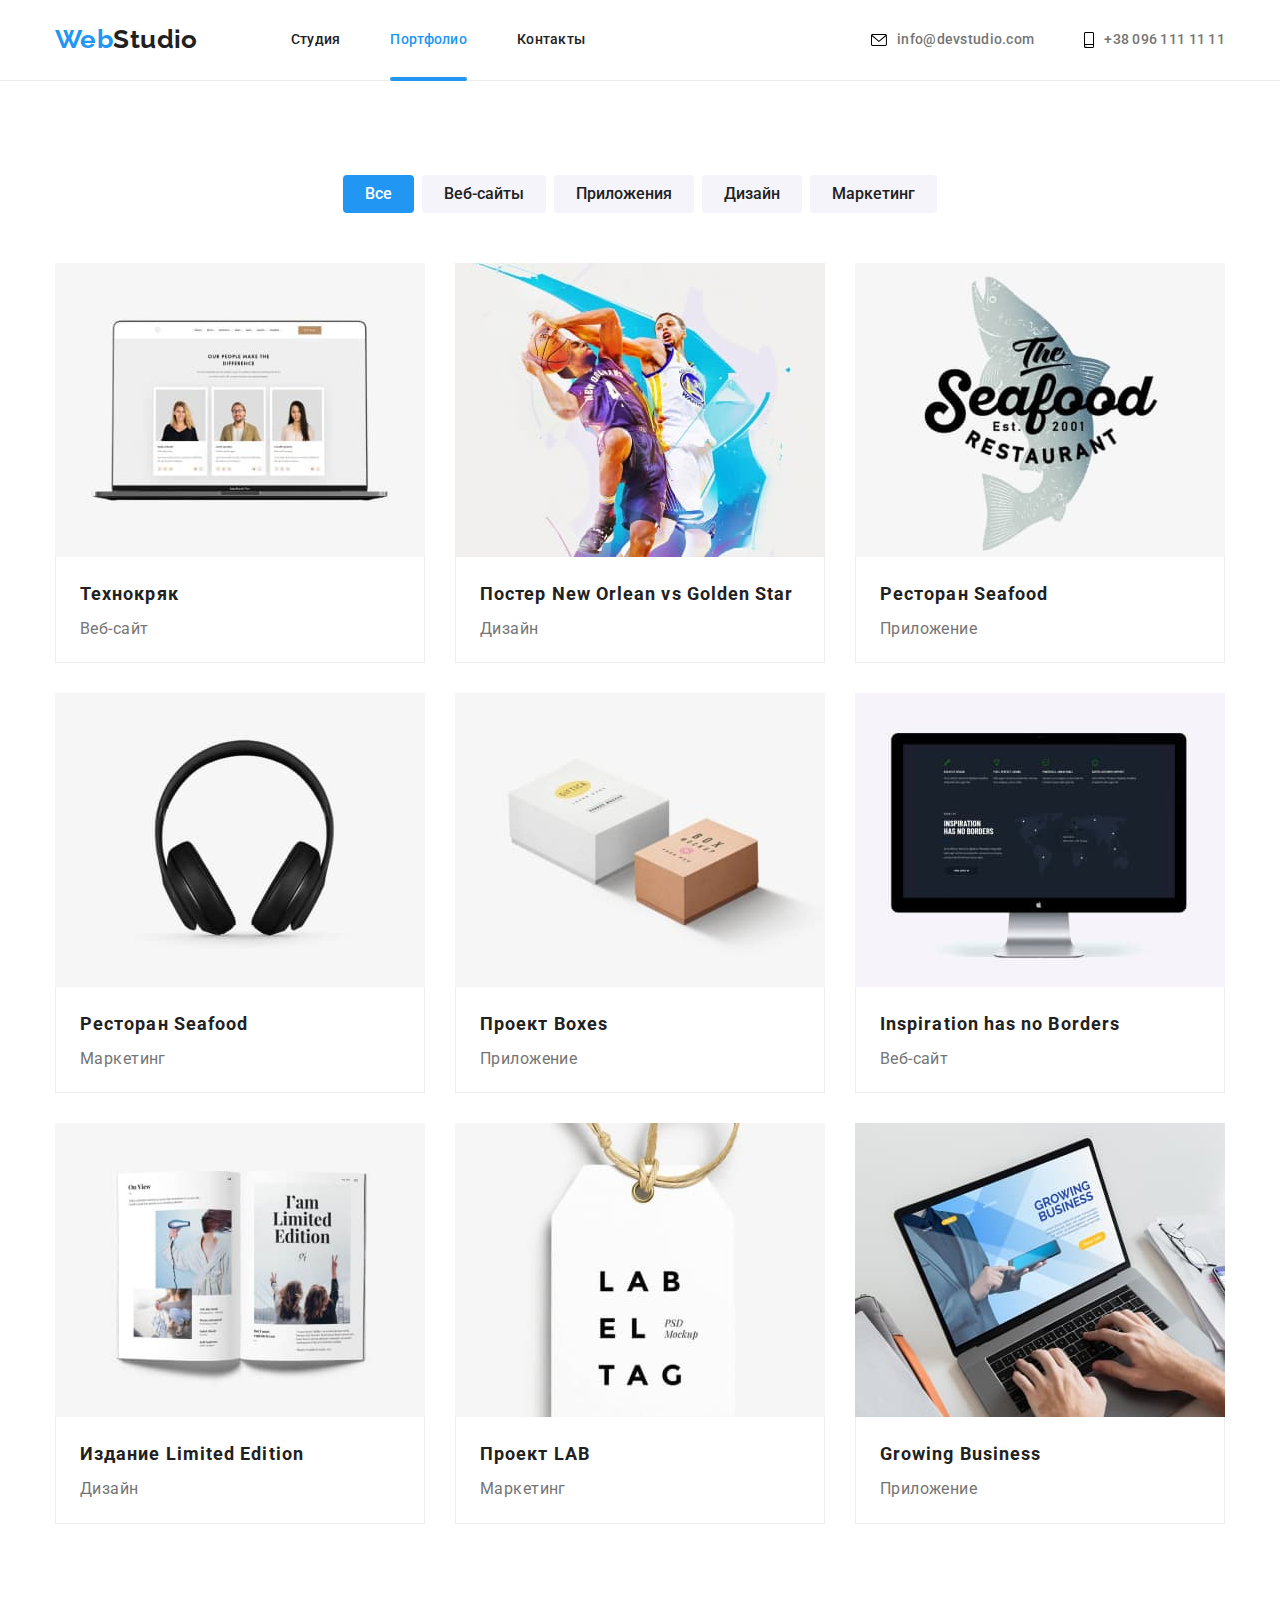
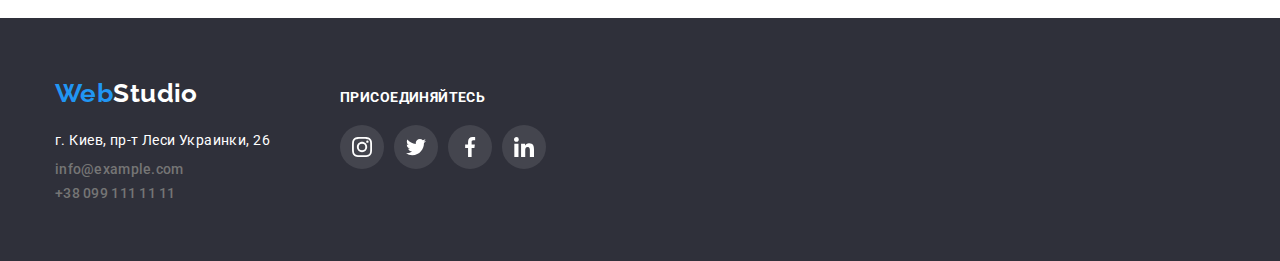
==== portfolio.html @ 50d8ef9e "Initial commit" ====
<!DOCTYPE html>
<html lang="ru">

<head>
	<meta charset="UTF-8">
	<meta http-equiv="X-UA-Compatible" content="IE=edge">
	<meta name="viewport" content="width=device-width, initial-scale=1.0">
	<title>Портфолио</title>
	<link rel="preconnect" href="https://fonts.googleapis.com">
	<link rel="preconnect" href="https://fonts.gstatic.com" crossorigin>
	<link
		href="https://fonts.googleapis.com/css2?family=Raleway:wght@700&family=Roboto:wght@400;500;700;900&display=swap"
		rel="stylesheet">
	<link rel="stylesheet" href="./css/modern-normalize.css">
	<link rel="stylesheet" href="./css/styles.css">
</head>

<body>
	<header class="header">
		<div class="header__container container">
			<a href="./index.html" class="header__logo logo"><span class="logo-color">Web</span>Studio</a>
			<nav class="header__menu menu">
				<ul class="menu__list">
					<li class="menu__item">
						<a href="./index.html" class="menu__link">Студия</a>
					</li>
					<li class="menu__item">
						<a href="./portfolio.html" class="menu__link  _active">Портфолио</a>
					</li>
					<li class="menu__item">
						<a href="#" class="menu__link">Контакты</a>
					</li>
				</ul>
			</nav>
			<ul class="header__list">
				<li class="header__item">
					<a href="mailto:info@devstudio.com" class="header__link contact">
						<svg class="header__icon" width="16" height="12">
							<use href="./images/icons.svg#mail"></use>
						</svg>
						info@devstudio.com
					</a>
				</li>
				<li class="header__item">
					<a href="tel:+380961111111" class="header__link contact">
						<svg class="header__icon" width="10" height="16">
							<use href="./images/icons.svg#phone"></use>
						</svg>
						+38 096 111 11 11
					</a>
				</li>
			</ul>
		</div>
	</header>
	<main class="page">
		<section class="portfolio section">
			<div class="portfolio__container container">
				<h1 class="visually-hidden">Наши работы</h1>
				<ul class="portfolio__list">
					<li class="portfolio__item">
						<button type="button" class="portfolio__btn _btn-active">Все</button>
					</li>
					<li class="portfolio__item">
						<button type="button" class="portfolio__btn">Веб-сайты</button>
					</li>
					<li class="portfolio__item">
						<button type="button" class="portfolio__btn">Приложения</button>
					</li>
					<li class="portfolio__item">
						<button type="button" class="portfolio__btn">Дизайн</button>
					</li>
					<li class="portfolio__item">
						<button type="button" class="portfolio__btn">Маркетинг</button>
					</li>
				</ul>
				<ul class="portfolio__catalog catalog-portfolio">
					<li class="catalog-portfolio__item">
						<a href="#" class="catalog-portfolio__link">
							<div class="catalog-portfolio__box">
								<img src="./images/portfolio/1.jpg" alt="Превью работы" width="370" height="294">
								<div class="catalog-portfolio__overlay">
									<p class="catalog-portfolio__description">
										Ресурс предлагает комплексные предложения с разным уровнем функционала и сервисов. Все это
										позволит посетителю получить исчерпывающие сведения о компании или частном лице.
									</p>
								</div>
							</div>
							<div class="catalog-portfolio__content">
								<h2 class="catalog-portfolio__title">Технокряк</h2>
								<p class="catalog-portfolio__chapter">Веб-сайт</p>
							</div>
						</a>
					</li>
					<li class="catalog-portfolio__item">
						<a href="#" class="catalog-portfolio__link">
							<div class="catalog-portfolio__box">
								<img src="./images/portfolio/2.jpg" alt="Превью работы" width="370" height="294">
								<div class="catalog-portfolio__overlay">
									<p class="catalog-portfolio__description">
										Ресурс предлагает комплексные предложения с разным уровнем функционала и сервисов. Все это
										позволит посетителю получить исчерпывающие сведения о компании или частном лице.
									</p>
								</div>
							</div>
							<div class="catalog-portfolio__content">
								<h2 class="catalog-portfolio__title">Постер New Orlean vs Golden Star</h2>
								<p class="catalog-portfolio__chapter">Дизайн</p>
							</div>
						</a>
					</li>
					<li class="catalog-portfolio__item">
						<a href="#" class="catalog-portfolio__link">
							<div class="catalog-portfolio__box">
								<img src="./images/portfolio/3.jpg" alt="Превью работы" width="370" height="294">
								<div class="catalog-portfolio__overlay">
									<p class="catalog-portfolio__description">
										Ресурс предлагает комплексные предложения с разным уровнем функционала и сервисов. Все это
										позволит посетителю получить исчерпывающие сведения о компании или частном лице.
									</p>
								</div>
							</div>
							<div class="catalog-portfolio__content">
								<h2 class="catalog-portfolio__title">Ресторан Seafood</h2>
								<p class="catalog-portfolio__chapter">Приложение</p>
							</div>
						</a>
					</li>
					<li class="catalog-portfolio__item">
						<a href="#" class="catalog-portfolio__link">
							<div class="catalog-portfolio__box">
								<img src="./images/portfolio/4.jpg" alt="Превью работы" width="370" height="294">
								<div class="catalog-portfolio__overlay">
									<p class="catalog-portfolio__description">
										Ресурс предлагает комплексные предложения с разным уровнем функционала и сервисов. Все это
										позволит посетителю получить исчерпывающие сведения о компании или частном лице.
									</p>
								</div>
							</div>
							<div class="catalog-portfolio__content">
								<h2 class="catalog-portfolio__title">Ресторан Seafood</h2>
								<p class="catalog-portfolio__chapter">Маркетинг</p>
							</div>
						</a>
					</li>
					<li class="catalog-portfolio__item">
						<a href="#" class="catalog-portfolio__link">
							<div class="catalog-portfolio__box">
								<img src="./images/portfolio/5.jpg" alt="Превью работы" width="370" height="294">
								<div class="catalog-portfolio__overlay">
									<p class="catalog-portfolio__description">
										Ресурс предлагает комплексные предложения с разным уровнем функционала и сервисов. Все это
										позволит посетителю получить исчерпывающие сведения о компании или частном лице.
									</p>
								</div>
							</div>
							<div class="catalog-portfolio__content">
								<h2 class="catalog-portfolio__title">Проект Boxes</h2>
								<p class="catalog-portfolio__chapter">Приложение</p>
							</div>
						</a>
					</li>
					<li class="catalog-portfolio__item">
						<a href="#" class="catalog-portfolio__link">
							<div class="catalog-portfolio__box">
								<img src="./images/portfolio/6.jpg" alt="Превью работы" width="370" height="294">
								<div class="catalog-portfolio__overlay">
									<p class="catalog-portfolio__description">
										Ресурс предлагает комплексные предложения с разным уровнем функционала и сервисов. Все это
										позволит посетителю получить исчерпывающие сведения о компании или частном лице.
									</p>
								</div>
							</div>
							<div class="catalog-portfolio__content">
								<h2 class="catalog-portfolio__title">Inspiration has no Borders</h2>
								<p class="catalog-portfolio__chapter">Веб-сайт</p>
							</div>
						</a>
					</li>
					<li class="catalog-portfolio__item">
						<a href="#" class="catalog-portfolio__link">
							<div class="catalog-portfolio__box">
								<img src="./images/portfolio/7.jpg" alt="Превью работы" width="370" height="294">
								<div class="catalog-portfolio__overlay">
									<p class="catalog-portfolio__description">
										Ресурс предлагает комплексные предложения с разным уровнем функционала и сервисов. Все это
										позволит посетителю получить исчерпывающие сведения о компании или частном лице.
									</p>
								</div>
							</div>
							<div class="catalog-portfolio__content">
								<h2 class="catalog-portfolio__title">Издание Limited Edition</h2>
								<p class="catalog-portfolio__chapter">Дизайн</p>
							</div>
						</a>
					</li>
					<li class="catalog-portfolio__item">
						<a href="#" class="catalog-portfolio__link">
							<div class="catalog-portfolio__box">
								<img src="./images/portfolio/8.jpg" alt="Превью работы" width="370" height="294">
								<div class="catalog-portfolio__overlay">
									<p class="catalog-portfolio__description">
										Ресурс предлагает комплексные предложения с разным уровнем функционала и сервисов. Все это
										позволит посетителю получить исчерпывающие сведения о компании или частном лице.
									</p>
								</div>
							</div>
							<div class="catalog-portfolio__content">
								<h2 class="catalog-portfolio__title">Проект LAB</h2>
								<p class="catalog-portfolio__chapter">Маркетинг</p>
							</div>
						</a>
					</li>
					<li class="catalog-portfolio__item">
						<a href="#" class="catalog-portfolio__link">
							<div class="catalog-portfolio__box">
								<img src="./images/portfolio/9.jpg" alt="Превью работы" width="370" height="294">
								<div class="catalog-portfolio__overlay">
									<p class="catalog-portfolio__description">
										Ресурс предлагает комплексные предложения с разным уровнем функционала и сервисов. Все это
										позволит посетителю получить исчерпывающие сведения о компании или частном лице.
									</p>
								</div>
							</div>
							<div class="catalog-portfolio__content">
								<h2 class="catalog-portfolio__title">Growing Business</h2>
								<p class="catalog-portfolio__chapter">Приложение</p>
							</div>
						</a>
					</li>
				</ul>
			</div>
		</section>
	</main>
	<footer class="footer">
		<div class="footer__container container">
			<div class="footer__contacts">
				<a href="./index.html" class="footer__logo logo"><span class="logo-color">Web</span>Studio</a>
				<address class="footer__address">
					г. Киев, пр-т Леси Украинки, 26
				</address>
				<ul class="footer__list">
					<li class="footer__item">
						<a href="mailto:info@example.com" class="footer__link contact">info@example.com</a>
					</li>
					<li class="footer__item">
						<a href="tel:+380991111111" class="footer__link contact">+38 099 111 11 11</a>
					</li>
				</ul>
			</div>
			<div class="footer__social">
				<h2 class="footer__title">Присоединяйтесь</h2>
				<ul class="social">
					<li class="social-item">
						<a href="#" class="social-link social-link_bg" aria-label="Instagram" target="_blank"
							rel="noopener noreferrer nofollow">
							<svg class="social-icon social-icon_white" width="20" height="20">
								<use href="./images/icons.svg#instagram"></use>
							</svg>
						</a>
					</li>
					<li class="social-item">
						<a href="#" class="social-link social-link_bg" aria-label="Twitter" target="_blank"
							rel="noopener noreferrer nofollow">
							<svg class="social-icon social-icon_white" width="20" height="20">
								<use href="./images/icons.svg#twitter"></use>
							</svg>
						</a>
					</li>
					<li class="social-item">
						<a href="#" class="social-link social-link_bg" aria-label="Facebook" target="_blank"
							rel="noopener noreferrer nofollow">
							<svg class="social-icon social-icon_white" width="20" height="20">
								<use href="./images/icons.svg#facebook"></use>
							</svg>
						</a>
					</li>
					<li class="social-item">
						<a href="#" class="social-link social-link_bg" aria-label="LinkedIn" target="_blank"
							rel="noopener noreferrer nofollow">
							<svg class="social-icon social-icon_white" width="20" height="20">
								<use href="./images/icons.svg#linkedin"></use>
							</svg>
						</a>
					</li>
				</ul>
			</div>
		</div>
	</footer>
</body>

</html>
---- css/styles.css ----
/* Переменные */
:root {
	--main-color: #212121;
	--front-color: #2196f3;
	--other-color: #757575;
	--light-color: #fff;
	--icon-color: #afb1b8;

	--main-bg-color: #2f303a;
	--light-bg-color: #f5f4fa;
	--btn-bg-color: #2196f3;

	--items: 4;
	--indent: 30px;
}

/* Общие стили */
.visually-hidden {
	position: absolute;
	width: 1px;
	height: 1px;
	margin: -1px;
	border: 0;
	padding: 0;
	white-space: nowrap;
	clip-path: inset(100%);
	clip: rect(0 0 0 0);
	overflow: hidden;
}

.container {
	max-width: 1200px;
	margin: 0 auto;
	padding: 0 15px;
}

.logo {
	font-family: 'Raleway';
	font-weight: 700;
	font-size: 26px;
	line-height: 1.2;
}
.logo-color {
	color: var(--front-color);
}

.section {
	padding: 94px 0;
}

.title {
	text-align: center;
	font-weight: 700;
	font-size: 36px;
	line-height: 1.2;
	margin-bottom: 50px;
}

.social {
	display: flex;
	column-gap: 10px;
}
.social-center {
	justify-content: center;
}
.social-link {
	display: flex;
	justify-content: center;
	align-items: center;
	width: 44px;
	height: 44px;
	border-radius: 100%;
	transition: background-color 250ms cubic-bezier(0.4, 0, 0.2, 1);
}
.social-link_bg {
	background-color: rgba(255, 255, 255, 0.1);
}
.social-link:hover,
.social-link:focus {
	background-color: var(--front-color);
}
.social-icon {
	fill: var(--icon-color);
	transition: fill 250ms cubic-bezier(0.4, 0, 0.2, 1);
}
.social-icon_white {
	fill: var(--light-color);
}
.social-link:hover .social-icon,
.social-link:focus .social-icon {
	fill: var(--light-color);
}

/* Header */
.header {
	border-bottom: 1px solid #ececec;
}
.header__container {
	display: flex;
	align-items: center;
}
.menu__list {
	display: flex;
	column-gap: 50px;
	margin-left: 93px;
}
.menu__link {
	position: relative;
	font-weight: 500;
	letter-spacing: .02em;
	display: block;
	padding: 32px 0;
	transition: color 250ms cubic-bezier(0.4, 0, 0.2, 1);
}
.menu__link::after {
	content: '';
	position: absolute;
	left: 0;
	bottom: -1.5px;
	width: 100%;
	height: 4px;
	border-radius: 2px;	
	background-color: var(--front-color);
	transform: scale(0);
	transition: transform 250ms cubic-bezier(0.4, 0, 0.2, 1);
}
.menu__link:hover,
.menu__link:focus {
	color: var(--front-color);
}
.menu__link:hover::after,
.menu__link:focus::after{
	transform: scale(1);
}
._active {
	color: var(--front-color);
	
}
._active::after {
	transform: scale(1);
}
.header__list {
	display: flex;
	column-gap: 50px;
	margin-left: auto;
}
.header__link {
	display: flex;
	align-items: center;
	column-gap: 10px;
	padding: 32px 0;
}
.header__link:hover .header__icon,
.header__link:focus .header__icon {
	fill: var(--front-color);
}
.header__icon {
	transition: fill 250ms cubic-bezier(0.4, 0, 0.2, 1);
}

.contact {
	font-weight: 500;
	letter-spacing: .02em;
	color: var(--other-color);
	transition: color 250ms cubic-bezier(0.4, 0, 0.2, 1);
}
.contact:hover,
.contact:focus {
	color: var(--front-color);
}

/* Footer */
.footer {
	background-color: var(--main-bg-color);
	padding: 60px 0;
}
.footer__container {
	display: flex;
	align-items: baseline;
	column-gap: 70px;
}
.footer__logo {
	display: block;
	color: var(--light-color);
	margin-bottom: 20px;
}
.footer__address {
	line-height: 1.7;
	color: var(--light-color);
	margin-bottom: 9px;
}
.footer__item:not(:last-child) {
	margin-bottom: 9px;
}
.footer__title {
	font-weight: 700;
	text-transform: uppercase;
	color: var(--light-color);
	margin-bottom: 20px;
}

/* Главная страница */
/* Section Hero */
.hero {
	background-color: var(--main-bg-color);
	background-image: linear-gradient(to right, rgba(47, 48, 58, 0.4), rgba(47, 48, 58, 0.4)), 
							url("../images/hero/bg.jpg");
	background-repeat: no-repeat;
	background-size: cover;
	background-position: top center;
	padding: 200px 0;
	max-width: 1600px;
	margin: 0 auto;
}
.hero__title {
	font-weight: 900;
	font-size: 44px;
	line-height: 1.4;
	letter-spacing: .06em;
	text-transform: uppercase;
	color: var(--light-color);
	text-align: center;
	max-width: 700px;
	margin: 0 auto 30px;
}
.hero__btn {
	display: block;
	margin: 0 auto;
	padding: 10px 32px;
	background-color: var(--btn-bg-color);
	box-shadow: 0px 4px 4px rgba(0, 0, 0, 0.15);
	border-radius: 4px;
	font-weight: 700;
	font-size: 16px;
	line-height: 1.9;
	letter-spacing: .06em;
	color: var(--light-color);
	transition: background-color 250ms cubic-bezier(0.4, 0, 0.2, 1), box-shadow 250ms cubic-bezier(0.4, 0, 0.2, 1);
}
.hero__btn:hover,
.hero__btn:focus {
	background-color: #188ce8;
	box-shadow: 5px 10px 10px rgba(0, 0, 0, 0.35);
}

/* Section Benefits */
.benefits {
	padding-bottom: 47px;
}
.benefits__list {
	display: flex;
	column-gap: var(--indent);
}
.benefits__item {
	flex-basis: calc((100% - var(--indent) * (var(--items) - 1)) / var(--items));
	letter-spacing: .03em;
}
.benefits__box {
	width: 270px;
	height: 120px;
	display: flex;
	justify-content: center;
	align-items: center;
	margin-bottom: 30px;
	background-color: var(--light-bg-color);
	border-radius: 4px;
}
.benefits__icon {
	display: block;
}
.benefits__title {
	font-weight: 700;
	text-transform: uppercase;
	margin-bottom: 10px;
}
.benefits__text {
	line-height: 1.7;
	color: var(--other-color);
}

/* Section Gallery */
.gallery {
	padding-top: 47px;
}
.gallery__list {
	display: flex;
	column-gap: var(--indent);
	--items: 3;
}
.gallery__item {
	flex-basis: calc((100% - var(--indent) * (var(--items) - 1)) / var(--items));
	position: relative;
}
.gallery__name {
	position: absolute;
	left: 0;
	bottom: 0;
	width: 100%;
	height: 70px;
	background-color: rgba(47, 48, 58, 0.8);
	color: var(--light-color);
	font-weight: 700;
	text-transform: uppercase;
	display: flex;
	justify-content: center;
	align-items: center;
}

/* Section Team */
.team {
	background-color: var(--light-bg-color);
}
.team__list {
	display: flex;
	column-gap: var(--indent);
}
.team__item {
	flex-basis: calc((100% - var(--indent) * (var(--items) - 1)) / var(--items));
	box-shadow: 0px 1px 3px rgba(0, 0, 0, 0.12), 
					0px 1px 1px rgba(0, 0, 0, 0.14), 
					0px 2px 1px rgba(0, 0,0, 0.2);
	border-radius: 0px 0px 4px 4px;
}
.team__content {
	font-size: 16px;
	line-height: 1.2;
	padding: 30px 0;
	text-align: center;
	background-color: var(--light-color);
}
.team__name {
	font-weight: 500;
	margin-bottom: 10px;
}
.team__dev {
	color: var(--other-color);
	margin-bottom: 16px;
}

/* Section Clients */
.clients__list {
	display: flex;
	column-gap: var(--indent);
}
.clients__item {
	flex-basis: calc((100% - var(--indent) * (var(--items) - 1)) / var(--items));
}
.clients__link {
	width: 170px;
	height: 92px;
	display: flex;
	justify-content: center;
	align-items: center;
	border: 1px solid var(--icon-color);
	border-radius: 4px;
	transition: border-color 250ms cubic-bezier(0.4, 0, 0.2, 1);
}
.clients__link:hover,
.clients__link:focus {
	border-color: var(--front-color);
}
.clients__icon {
	fill: var(--icon-color);
	transition: fill 250ms cubic-bezier(0.4, 0, 0.2, 1);
}
.clients__link:hover .clients__icon,
.clients__link:focus .clients__icon {
	fill: var(--front-color);
}

/* Страница Портфолио */
.portfolio__list {
	display: flex;
	justify-content: center;
	align-items: center;
	column-gap: 8px;
	margin-bottom: 50px;
}
.portfolio__btn {
	background-color: var(--light-bg-color);
	border-radius: 4px;
	font-weight: 500;
	font-size: 16px;
	line-height: 1.6;
	padding: 6px 22px;
	transition: background-color 250ms cubic-bezier(0.4, 0, 0.2, 1),
					color 250ms cubic-bezier(0.4, 0, 0.2, 1),
					box-shadow 250ms cubic-bezier(0.4, 0, 0.2, 1);
}
.portfolio__btn:hover,
.portfolio__btn:focus {
	background-color: var(--btn-bg-color);
	box-shadow: 0px 3px 1px rgba(0, 0, 0, 0.1),
					0px 1px 2px rgba(0, 0, 0, 0.08),
					0px 2px 2px rgba(0, 0, 0, 0.12);
	color: var(--light-color);				
}
._btn-active {
	background-color: var(--btn-bg-color);
	color: var(--light-color);
}
.portfolio__catalog {
	display: flex;
	flex-wrap: wrap;
	gap: var(--indent);
	--items: 3;
}
.catalog-portfolio__item {
	flex-basis: calc((100% - var(--indent) * (var(--items) - 1)) / var(--items));
}
.catalog-portfolio__link {
	transition: box-shadow 250ms cubic-bezier(0.4, 0, 0.2, 1);
}
.catalog-portfolio__link:hover,
.catalog-portfolio__link:focus {
	display: block;
	box-shadow: 0px 1px 1px rgba(0, 0, 0, 0.12),
					0px 4px 4px rgba(0, 0, 0, 0.06),
					1px 4px 6px rgba(0, 0, 0, 0.16);
}
.catalog-portfolio__content {
	padding: 20px 24px;
	border: 1px solid #eee;
	border-top: none;
	position: relative;
	z-index: 10;
}
.catalog-portfolio__title {
	font-weight: 700;
	font-size: 18px;
	line-height: 1.9;
	letter-spacing: .06em;
	margin-bottom: 4px;
}
.catalog-portfolio__chapter {
	font-size: 16px;
	line-height: 1.7;
	color: var(--other-color);
}
.catalog-portfolio__box {
	position: relative;
	overflow: hidden;
}
.catalog-portfolio__overlay {
	position: absolute;
	top: 0;
	left: 0;
	width: 100%;
	height: 100%;
	background-color: rgba(33, 150, 243, 0.9);
	display: flex;
	justify-content: center;
	align-items: center;
	transform: translateY(100%);
	transition: transform 250ms cubic-bezier(0.4, 0, 0.2, 1);
}
.catalog-portfolio__description {
	font-size: 18px;
	line-height: 1.6;
	color: var(--light-color);
	max-width: 322px;
}
.catalog-portfolio__link:hover .catalog-portfolio__overlay,
.catalog-portfolio__link:focus .catalog-portfolio__overlay {
	transform: translateY(0);
}

/* Модальное окно */
.modal {
	position: fixed;
	top: 0;
	right: 0;
	bottom: 0;
	left: 0;
	background-color: rgba(0, 0, 0, 0.2);
	transition: opacity 250ms cubic-bezier(0.4, 0, 0.2, 1),
					visibility 250ms cubic-bezier(0.4, 0, 0.2, 1);
}
.modal__box {
	position: absolute;
	top: 50%;
	left: 50%;
	transform: translate(-50%, -50%) scale(1);
	width: 528px;
	height: 581px;
	border-radius: 4px;
	background-color: var(--light-color);
	transition: transform 250ms cubic-bezier(0.4, 0, 0.2, 1);
}
.modal__close {
	position: absolute;
	top: 8px;
	right: 8px;
	width: 30px;
	height: 30px;
	border-radius: 100%;
	border: 1px solid rgba(0, 0, 0, 0.1);
	display: flex;
	justify-content: center;
	align-items: center;
	transition: border-color 250ms cubic-bezier(0.4, 0, 0.2, 1);
}
.modal__close:hover,
.modal__close:focus {
	border-color: var(--front-color);
}
.is-hidden {
	opacity: 0;
	visibility: hidden;
	pointer-events: none;
}
.modal.is-hidden .modal__box {
	transform: translate(-50%, -50%) scale(0.3);
}
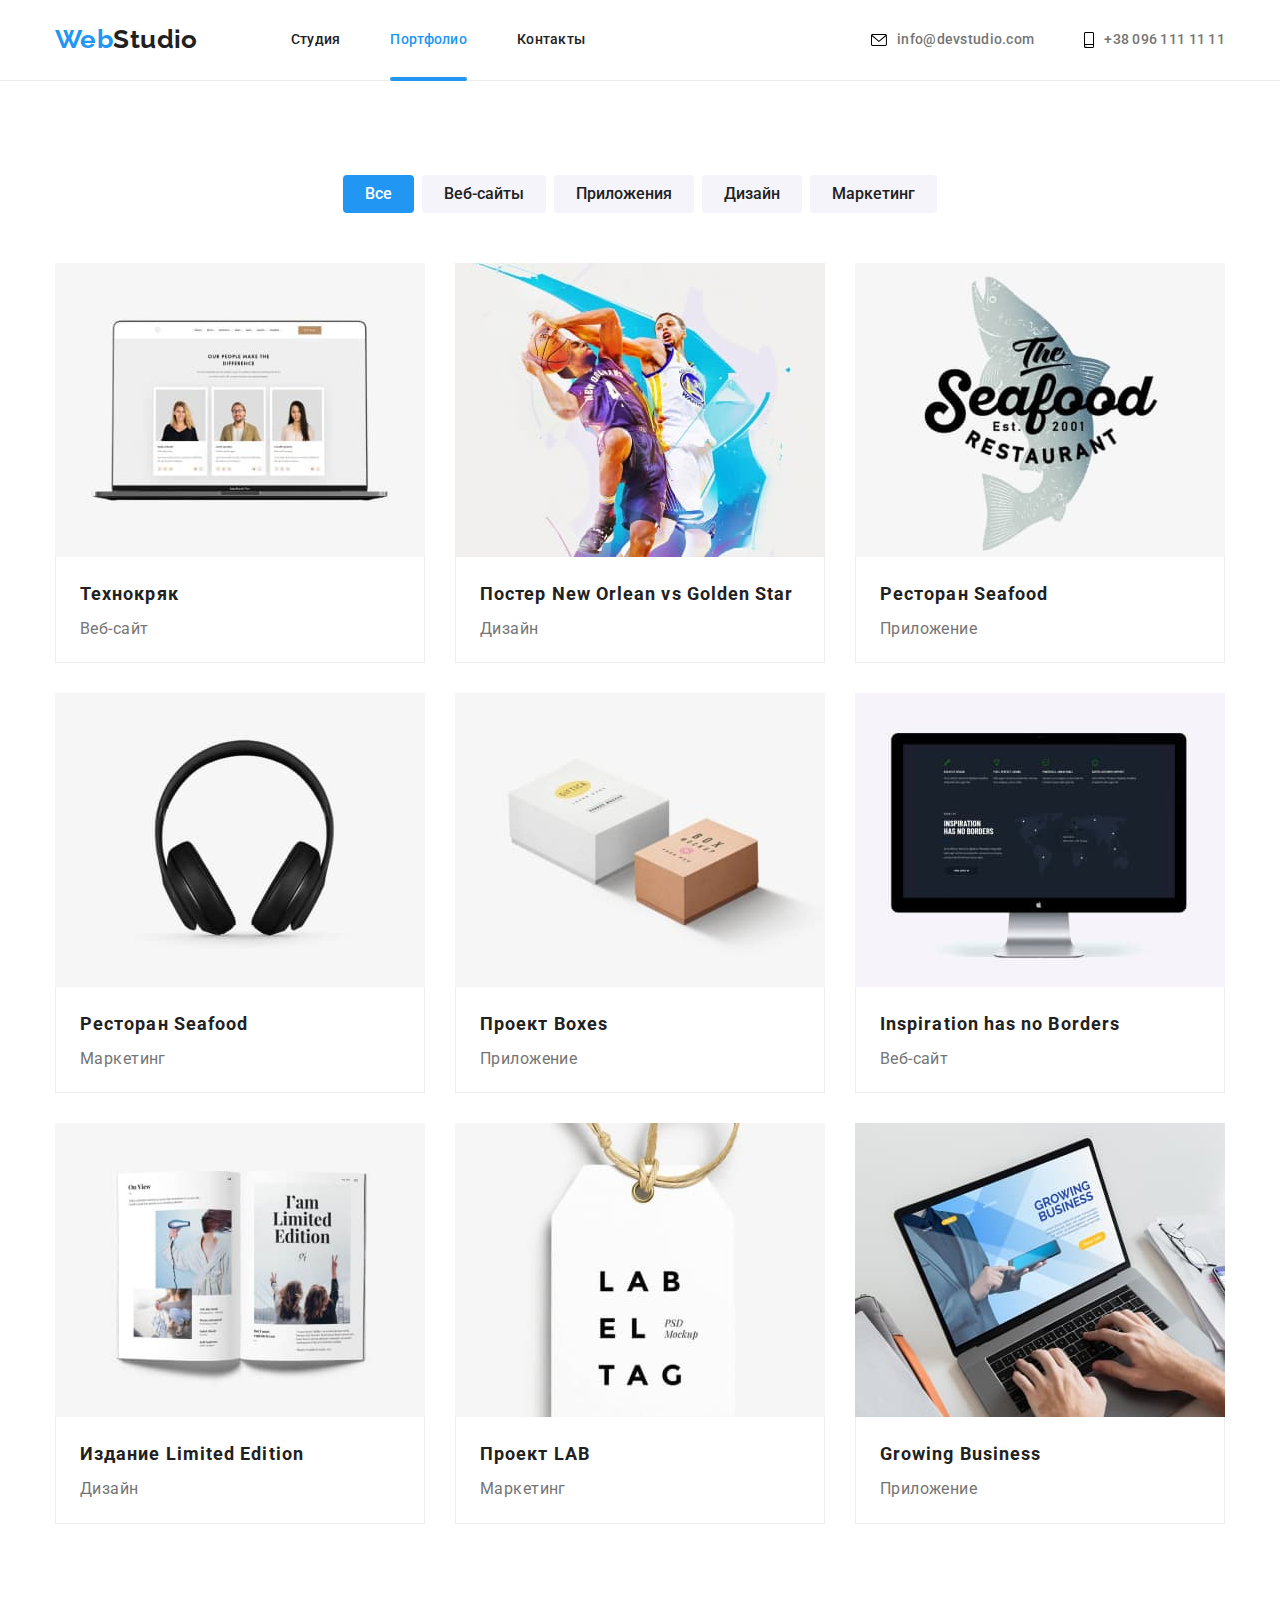
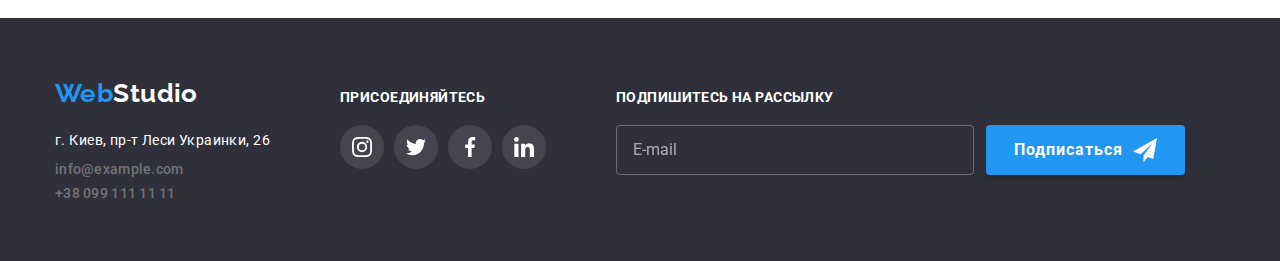
==== commit d73bd1d2: "fixed" ====
--- a/portfolio.html
+++ b/portfolio.html
@@ -248,7 +248,7 @@
 				</ul>
 			</div>
 			<div class="footer__social">
-				<h2 class="footer__title">Присоединяйтесь</h2>
+				<b class="footer__title">Присоединяйтесь</b>
 				<ul class="social">
 					<li class="social-item">
 						<a href="#" class="social-link social-link_bg" aria-label="Instagram" target="_blank"
@@ -284,6 +284,18 @@
 					</li>
 				</ul>
 			</div>
+			<div class="footer__subscribe subscribe-footer">
+				<b class="footer__title">Подпишитесь на рассылку</b>
+				<form name="subscribe" autocomplete="off" class="subscribe-footer__form">
+					<input type="email" name="email" class="subscribe-footer__input" placeholder="E-mail">
+					<button type="submit" class="subscribe-footer__btn">
+						Подписаться
+						<svg width="24" height="24" class="subscribe-footer__icon">
+							<use href="./images/icons.svg#send"></use>
+						</svg>
+					</button>
+				</form>
+			</div>
 		</div>
 	</footer>
 </body>
--- a/css/styles.css
+++ b/css/styles.css
@@ -193,10 +193,62 @@
 	margin-bottom: 9px;
 }
 .footer__title {
+	display: block;
 	font-weight: 700;
 	text-transform: uppercase;
 	color: var(--light-color);
 	margin-bottom: 20px;
+}
+.footer__subscribe {
+}
+.subscribe-footer {
+}
+.subscribe-footer__form {
+	display: flex;
+	column-gap: 12px;
+}
+.subscribe-footer__input {
+	padding: 15px 16px;
+	width: 358px;
+	height: 50px;
+	border: 1px solid rgba(255, 255, 255, 0.3);
+	filter: drop-shadow(0px 4px 4px rgba(0, 0, 0, 0.15));
+	border-radius: 4px;
+	outline: none;
+	background-color: inherit;
+	color: var(--light-color);
+	transition: border-color 250ms cubic-bezier(0.4, 0, 0.2, 1);
+}
+.subscribe-footer__input::placeholder {
+	font-size: 16px;
+	line-height: 1.3;
+	color: rgba(255, 255, 255, 0.6);
+}
+.subscribe-footer__input:focus {
+	border-color: var(--front-color);
+}
+.subscribe-footer__btn {
+	display: flex;
+	justify-content: center;
+	align-items: center;
+	column-gap: 10px;
+	padding: 10px 28px;
+	background-color: var(--btn-bg-color);
+	box-shadow: 0px 4px 4px rgba(0, 0, 0, 0.15);
+	border-radius: 4px;
+	font-size: 16px;
+	line-height: 1.9;
+	letter-spacing: .06em;
+	font-weight: 700;
+	color: var(--light-color);
+	transition: background-color 250ms cubic-bezier(0.4, 0, 0.2, 1), box-shadow 250ms cubic-bezier(0.4, 0, 0.2, 1);
+}
+.subscribe-footer__btn:hover,
+.subscribe-footer__btn:focus {
+	background-color: #188ce8;
+}
+.subscribe-footer__icon {
+	fill: var(--light-color);
 }
 
 /* Главная страница */
@@ -476,7 +528,15 @@
 	transition: opacity 250ms cubic-bezier(0.4, 0, 0.2, 1),
 					visibility 250ms cubic-bezier(0.4, 0, 0.2, 1);
 }
-.modal__box {
+.is-hidden {
+	opacity: 0;
+	visibility: hidden;
+	pointer-events: none;
+}
+.modal.is-hidden .modal__wrapper {
+	transform: translate(-50%, -50%) scale(0.3);
+}
+.modal__wrapper {
 	position: absolute;
 	top: 50%;
 	left: 50%;
@@ -487,6 +547,9 @@
 	background-color: var(--light-color);
 	transition: transform 250ms cubic-bezier(0.4, 0, 0.2, 1);
 }
+.modal__content {
+	padding: 40px;
+}
 .modal__close {
 	position: absolute;
 	top: 8px;
@@ -494,21 +557,122 @@
 	width: 30px;
 	height: 30px;
 	border-radius: 100%;
+	display: flex;
+	justify-content: center;
+	align-items: center;
 	border: 1px solid rgba(0, 0, 0, 0.1);
-	display: flex;
-	justify-content: center;
-	align-items: center;
 	transition: border-color 250ms cubic-bezier(0.4, 0, 0.2, 1);
 }
-.modal__close:hover,
-.modal__close:focus {
+.modal__icon-btn {
+	transition: fill 250ms cubic-bezier(0.4, 0, 0.2, 1);
+}
+.modal__close:hover .modal__icon-btn,
+.modal__close:focus .modal__icon-btn {
+	fill: var(--front-color);
+}
+.modal__title {
+	font-weight: 700;
+	font-size: 20px;
+	line-height: 1.2;
+	text-align: center;
+	margin-bottom: 12px;
+}
+.modal__form {
+}
+.modal__label {
+	display: block;
+	position: relative;
+}
+.modal__label:not(:last-child) {
+	margin-bottom: 10px;
+}
+.modal__label-text {
+	display: block;
+	font-size: 12px;
+	line-height: 1.2;
+	letter-spacing: .01em;
+	color: var(--other-color);
+	margin-bottom: 4px;
+}
+.modal__input {
+	display: block;
+	width: 100%;
+	border: 1px solid rgba(33, 33, 33, 0.2);
+	border-radius: 4px;
+	padding: 12px 42px;
+	outline: none;
+	transition: border-color 250ms cubic-bezier(0.4, 0, 0.2, 1);
+}
+.modal__input-message {
+	padding: 12px 16px;
+	height: 120px;
+	resize: none;
+}
+.modal__input-message::placeholder {
+	letter-spacing: .01em;
+	color: rgba(117, 117, 117, 0.5);
+}
+.modal__icon {
+	position: absolute;
+	top: 50%;
+	left: 12px;
+	transition: fill 250ms cubic-bezier(0.4, 0, 0.2, 1);
+}
+.modal__label:focus-within .modal__input {
 	border-color: var(--front-color);
 }
-.is-hidden {
+.modal__label:focus-within .modal__icon {
+	fill: var(--front-color);
+}
+
+.modal__label-check {
+	display: flex;
+	align-items: center;
+	column-gap: 8px;
+	margin: 20px 0 30px 0;
+}
+.modal__input-check {
+	position: absolute;
+	z-index: -1;
 	opacity: 0;
-	visibility: hidden;
-	pointer-events: none;
-}
-.modal.is-hidden .modal__box {
-	transform: translate(-50%, -50%) scale(0.3);
+}
+.modal__icon-check {
+	fill: var(--light-color);
+	width: 16px;
+	height: 16px;
+	border: 2px solid var(--main-color);
+	border-radius: 4px;
+	transition: border-color 250ms cubic-bezier(0.4, 0, 0.2, 1), box-shadow 250ms cubic-bezier(0.4, 0, 0.2, 1),
+					background-color 250ms cubic-bezier(0.4, 0, 0.2, 1), box-shadow 250ms cubic-bezier(0.4, 0, 0.2, 1);
+}
+.modal__terms {
+	line-height: 1.7;
+	color: var(--other-color);
+}
+.modal__terms-link {
+	color: var(--front-color);
+	text-decoration: underline !important;
+}
+.modal__input-check:checked + .modal__icon-check {
+	background-color: var(--front-color);
+	border-color: transparent;
+}
+
+.modal__btn {
+	display: block;
+	margin: 0 auto;
+	padding: 10px 55px;
+	background-color: var(--btn-bg-color);
+	box-shadow: 0px 4px 4px rgba(0, 0, 0, 0.15);
+	border-radius: 4px;
+	font-weight: 700;
+	font-size: 16px;
+	line-height: 1.9;
+	letter-spacing: .06em;
+	color: var(--light-color);
+	transition: background-color 250ms cubic-bezier(0.4, 0, 0.2, 1), box-shadow 250ms cubic-bezier(0.4, 0, 0.2, 1);
+}
+.modal__btn:hover,
+.modal__btn:focus {
+	background-color: #188ce8;
 }